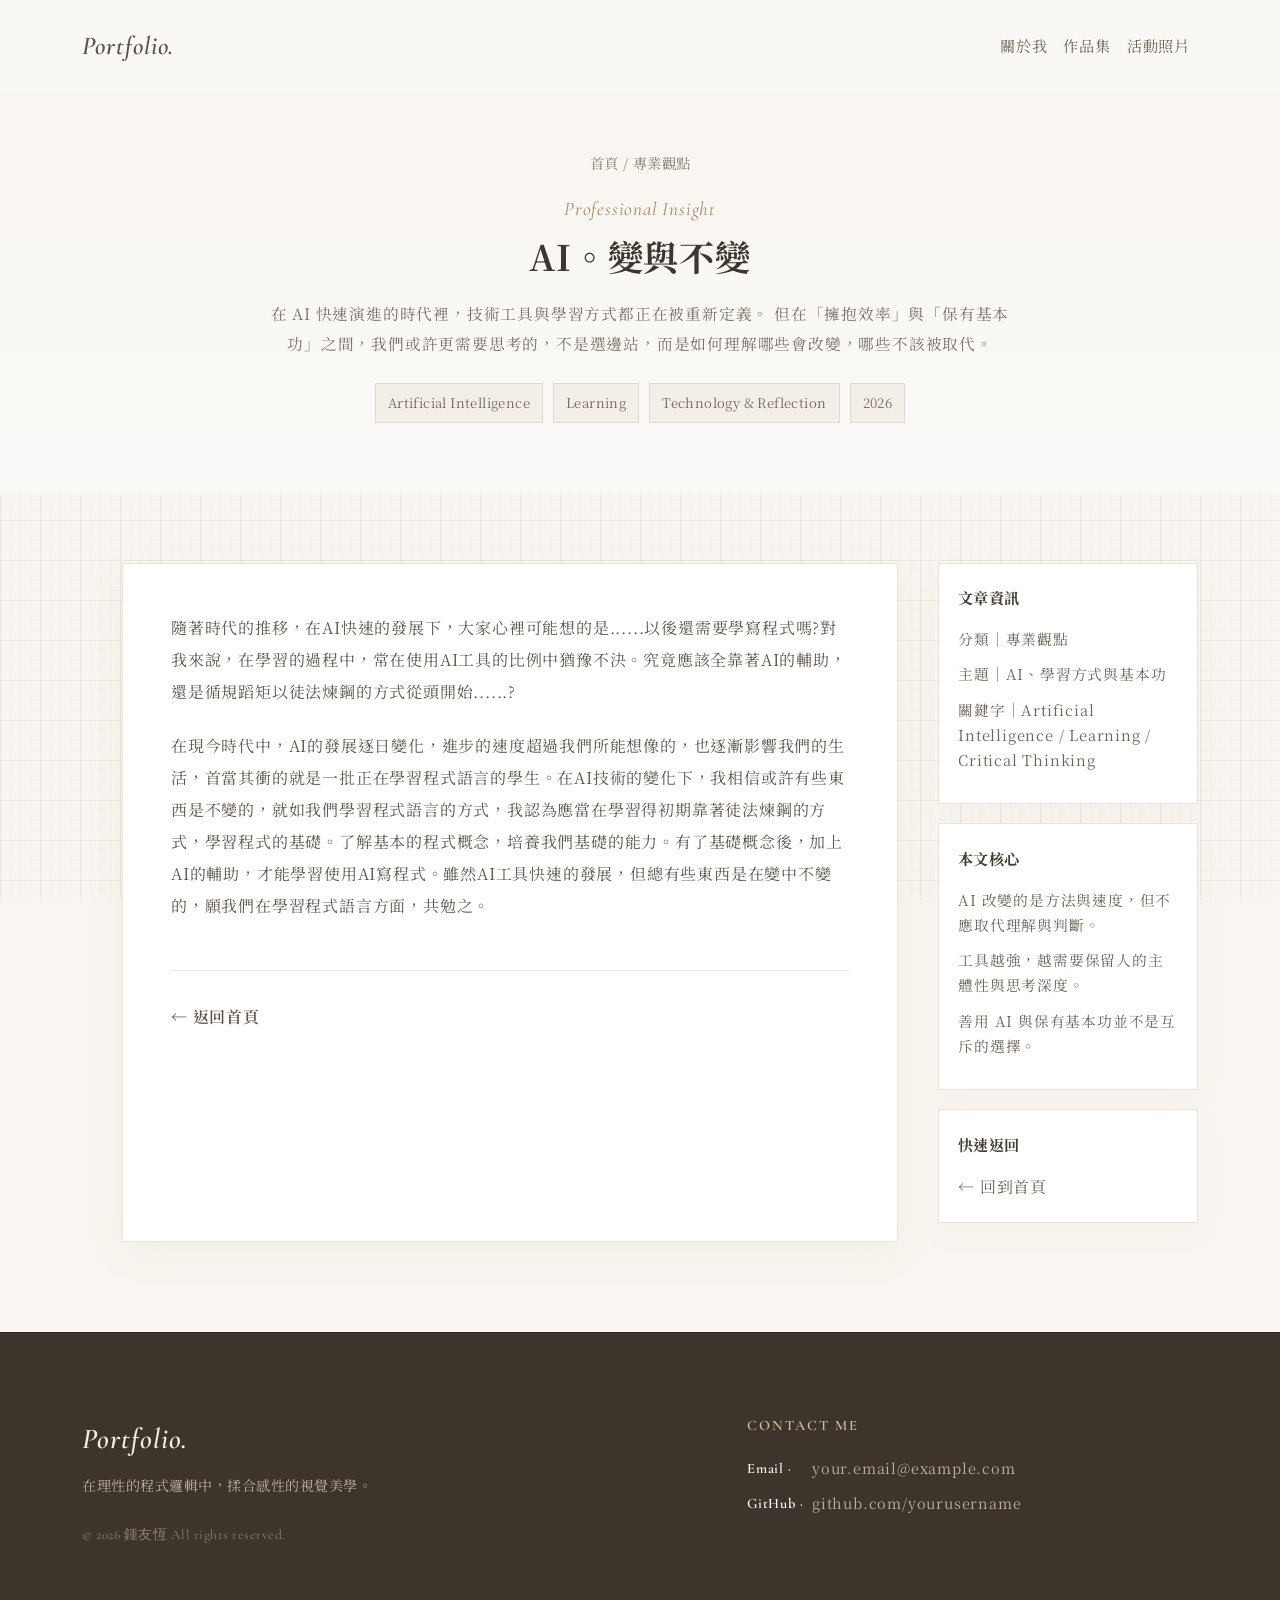
==== article-ai-change.html @ 8e0574a5 "Add files via upload" ====
<!DOCTYPE html>
<html lang="zh-Hant">

<head>
    <meta charset="UTF-8">
    <meta name="viewport" content="width=device-width, initial-scale=1.0">
    <title>AI。變與不變 | 專業觀點</title>

    <link
        href="https://fonts.googleapis.com/css2?family=Cormorant+Garamond:wght@400;600&family=Noto+Serif+TC:wght@400;600;700&display=swap"
        rel="stylesheet">
    <link href="https://cdn.jsdelivr.net/npm/bootstrap@5.3.3/dist/css/bootstrap.min.css" rel="stylesheet">
    <link rel="stylesheet" href="style.css">

    <style>
        body {
            background-color: #f9f6f1;
        }

        .article-hero {
            padding-top: 150px;
            padding-bottom: 70px;
            background: linear-gradient(to bottom, #f8f4ee 0%, #fbfaf8 100%);
        }

        .article-breadcrumb {
            font-size: 0.9rem;
            letter-spacing: 0.4px;
            color: #8a8175;
        }

        .article-breadcrumb a {
            color: #8a8175;
            text-decoration: none;
            transition: 0.3s ease;
        }

        .article-breadcrumb a:hover {
            color: #5f5549;
        }

        .article-page-title {
            font-family: 'Noto Serif TC', serif;
            font-size: 2.2rem;
            font-weight: 700;
            line-height: 1.5;
            color: #3d372f;
            margin-bottom: 1rem;
        }

        .article-subtitle {
            max-width: 760px;
            margin: 0 auto;
            color: #7b7267;
            line-height: 1.9;
            font-size: 0.98rem;
        }

        .article-meta {
            display: flex;
            justify-content: center;
            flex-wrap: wrap;
            gap: 10px;
            margin-top: 1.5rem;
        }

        .article-meta span {
            background: #f3eee7;
            border: 1px solid #e1d8cc;
            color: #756b5f;
            padding: 7px 12px;
            font-size: 0.82rem;
            letter-spacing: 0.4px;
        }

        .article-main {
            padding: 70px 0 90px;
        }

        .article-layout {
            display: grid;
            grid-template-columns: 1fr minmax(0, 780px) 260px;
            gap: 40px;
        }

        .article-content-card {
            grid-column: 2 / 3;
            background: #fff;
            border: 1px solid #ebe3d9;
            box-shadow: 0 12px 40px rgba(120, 100, 75, 0.06);
            padding: 3rem 3rem 3.2rem;
        }

        .article-content-card p {
            color: #5f584f;
            line-height: 2;
            font-size: 1rem;
            margin-bottom: 1.4rem;
        }

        .article-content-card h2 {
            font-family: 'Noto Serif TC', serif;
            font-size: 1.45rem;
            font-weight: 700;
            color: #3f392f;
            margin-top: 3rem;
            margin-bottom: 1rem;
            line-height: 1.5;
        }

        .article-content-card ul {
            padding-left: 1.3rem;
            margin-bottom: 1.5rem;
        }

        .article-content-card li {
            color: #5f584f;
            line-height: 1.95;
            margin-bottom: 0.55rem;
        }

        .article-quote {
            border-left: 3px solid #b49a77;
            background: #faf6f1;
            padding: 1.2rem 1.3rem;
            margin: 2rem 0;
            color: #645b50;
            line-height: 1.95;
        }

        .article-sidebar {
            grid-column: 3 / 4;
            align-self: start;
            position: sticky;
            top: 120px;
        }

        .article-side-box {
            background: #fff;
            border: 1px solid #ebe3d9;
            padding: 1.3rem 1.2rem;
            box-shadow: 0 10px 30px rgba(120, 100, 75, 0.04);
            margin-bottom: 1.2rem;
        }

        .article-side-title {
            font-size: 0.95rem;
            font-weight: 700;
            color: #443d34;
            margin-bottom: 0.9rem;
            letter-spacing: 0.3px;
        }

        .article-side-box ul {
            list-style: none;
            padding: 0;
            margin: 0;
        }

        .article-side-box li {
            margin-bottom: 0.65rem;
            color: #6d6459;
            line-height: 1.7;
            font-size: 0.92rem;
        }

        .article-back-link {
            display: inline-block;
            color: #6e6256;
            text-decoration: none;
            transition: 0.3s ease;
        }

        .article-back-link:hover {
            color: #3f392f;
            transform: translateX(-2px);
        }

        .article-bottom-nav {
            margin-top: 3rem;
            padding-top: 2rem;
            border-top: 1px solid #eee5da;
        }

        .article-bottom-nav a {
            color: #5b5145;
            text-decoration: none;
            font-weight: 600;
        }

        .article-bottom-nav a:hover {
            color: #2f2a24;
        }

        @media (max-width: 1200px) {
            .article-layout {
                grid-template-columns: 1fr minmax(0, 820px);
            }

            .article-sidebar {
                grid-column: 2 / 3;
                position: static;
                margin-top: 1.5rem;
            }
        }

        @media (max-width: 768px) {
            .article-hero {
                padding-top: 120px;
                padding-bottom: 55px;
            }

            .article-page-title {
                font-size: 1.65rem;
            }

            .article-content-card {
                padding: 2rem 1.25rem 2.2rem;
            }

            .article-layout {
                display: block;
            }

            .article-sidebar {
                margin-top: 1.5rem;
            }
        }
    </style>
</head>

<body>

    <!-- Navbar -->
    <nav class="navbar navbar-expand-lg fixed-top custom-navbar navbar-light">
        <div class="container">
            <a class="navbar-brand" href="index.html"><span class="brand-text">Portfolio.</span></a>
            <button class="navbar-toggler border-0" type="button" data-bs-toggle="collapse" data-bs-target="#navbarNav">
                <span class="navbar-toggler-icon"></span>
            </button>
            <div class="collapse navbar-collapse" id="navbarNav">
                <ul class="navbar-nav ms-auto">
                    <li class="nav-item"><a class="nav-link" href="index.html">關於我</a></li>
                    <li class="nav-item"><a class="nav-link" href="projects.html">作品集</a></li>
                    <li class="nav-item"><a class="nav-link" href="gallery.html">活動照片</a></li>
                </ul>
            </div>
        </div>
    </nav>

    <!-- Hero -->
    <section class="article-hero text-center">
        <div class="container">
            <div class="article-breadcrumb mb-3">
                <a href="index.html">首頁</a> / 專業觀點
            </div>

            <span class="section-subtitle-en">Professional Insight</span>
            <h1 class="article-page-title">AI。變與不變</h1>

            <p class="article-subtitle">
                在 AI 快速演進的時代裡，技術工具與學習方式都正在被重新定義。
                但在「擁抱效率」與「保有基本功」之間，我們或許更需要思考的，不是選邊站，而是如何理解哪些會改變，哪些不該被取代。
            </p>

            <div class="article-meta">
                <span>Artificial Intelligence</span>
                <span>Learning</span>
                <span>Technology & Reflection</span>
                <span>2026</span>
            </div>
        </div>
    </section>

    <!-- Main -->
    <main class="article-main">
        <div class="container">
            <div class="article-layout">

                <article class="article-content-card">

                    <p>
                        隨著時代的推移，在AI快速的發展下，大家心裡可能想的是......以後還需要學寫程式嗎?對我來說，在學習的過程中，常在使用AI工具的比例中猶豫不決。究竟應該全靠著AI的輔助，還是循規蹈矩以徒法煉鋼的方式從頭開始......?
                    </p>

                    <p>
                        在現今時代中，AI的發展逐日變化，進步的速度超過我們所能想像的，也逐漸影響我們的生活，首當其衝的就是一批正在學習程式語言的學生。在AI技術的變化下，我相信或許有些東西是不變的，就如我們學習程式語言的方式，我認為應當在學習得初期靠著徒法煉鋼的方式，學習程式的基礎。了解基本的程式概念，培養我們基礎的能力。有了基礎概念後，加上AI的輔助，才能學習使用AI寫程式。雖然AI工具快速的發展，但總有些東西是在變中不變的，願我們在學習程式語言方面，共勉之。
                    </p>

                    <div class="article-bottom-nav">
                        <a href="index.html">← 返回首頁</a>
                    </div>

                </article>

                <!-- 側欄 -->
                <aside class="article-sidebar">
                    <div class="article-side-box">
                        <div class="article-side-title">文章資訊</div>
                        <ul>
                            <li>分類｜專業觀點</li>
                            <li>主題｜AI、學習方式與基本功</li>
                            <li>關鍵字｜Artificial Intelligence / Learning / Critical Thinking</li>
                        </ul>
                    </div>

                    <div class="article-side-box">
                        <div class="article-side-title">本文核心</div>
                        <ul>
                            <li>AI 改變的是方法與速度，但不應取代理解與判斷。</li>
                            <li>工具越強，越需要保留人的主體性與思考深度。</li>
                            <li>善用 AI 與保有基本功並不是互斥的選擇。</li>
                        </ul>
                    </div>

                    <div class="article-side-box">
                        <div class="article-side-title">快速返回</div>
                        <a href="index.html" class="article-back-link">← 回到首頁</a>
                    </div>
                </aside>

            </div>
        </div>
    </main>

    <!-- Footer -->
    <footer class="footer-section py-5">
        <div class="container">
            <div class="row gy-4 align-items-start justify-content-between">
                <div class="col-lg-5 footer-brand-area text-center text-lg-start">
                    <span class="footer-brand-text">Portfolio.</span>
                    <p class="footer-tagline mt-2">在理性的程式邏輯中，揉合感性的視覺美學。</p>
                    <p class="footer-copyright mb-0 mt-4 d-none d-lg-block">© 2026 鍾友恆 All rights reserved.</p>
                </div>
                <div class="col-lg-5 footer-info-area">
                    <div class="footer-info-box">
                        <span class="footer-info-title text-center text-lg-start d-block mb-3">CONTACT ME</span>
                        <ul class="list-unstyled footer-contact-list">
                            <li class="d-flex align-items-center justify-content-center justify-content-lg-start mb-2">
                                <span class="contact-label">Email ‧</span>
                                <a href="mailto:your.email@example.com" class="contact-link">your.email@example.com</a>
                            </li>
                            <li class="d-flex align-items-center justify-content-center justify-content-lg-start mb-2">
                                <span class="contact-label">GitHub ‧</span>
                                <a href="https://github.com" target="_blank"
                                    class="contact-link">github.com/yourusername</a>
                            </li>
                        </ul>
                    </div>
                </div>
                <div class="col-12 text-center d-lg-none pt-3 border-top border-light-subtle">
                    <p class="footer-copyright mb-0">© 2026 鍾友恆 All rights reserved.</p>
                </div>
            </div>
        </div>
    </footer>

    <script src="https://cdn.jsdelivr.net/npm/bootstrap@5.3.3/dist/js/bootstrap.bundle.min.js"></script>
</body>

</html>
---- style.css ----
/* ==========================================================================
   1. 全域樣式與幾何微網格
   ========================================================================== */
* {
    margin: 0;
    padding: 0;
    box-sizing: border-box;
}

body {
    font-family: 'Noto Serif TC', "Microsoft JhengHei", serif;
    color: #4a4a4a;
    letter-spacing: 0.8px;
    line-height: 1.8;
    overflow-x: hidden;
    background-color: #faf8f5; 
    background-image: 
        linear-gradient(to right, rgba(139, 115, 85, 0.08) 1.5px, transparent 1.5px),
        linear-gradient(to bottom, rgba(139, 115, 85, 0.08) 1.5px, transparent 1.5px),
        linear-gradient(to right, rgba(139, 115, 85, 0.04) 1px, transparent 1px),
        linear-gradient(to bottom, rgba(139, 115, 85, 0.04) 1px, transparent 1px);
    background-size: 40px 40px, 40px 40px, 10px 10px, 10px 10px;
    background-attachment: fixed;
}

/* ==========================================================================
   2. 導覽列（Navbar）
   ========================================================================== */
.custom-navbar {
    background: rgba(250, 248, 245, 0.85);
    backdrop-filter: blur(12px);
    -webkit-backdrop-filter: blur(12px);
    border-bottom: 1px solid rgba(139, 115, 85, 0.08);
    padding: 18px 0;
    transition: all 0.4s ease;
}

.brand-text {
    font-family: 'Cormorant Garamond', serif;
    font-weight: 600;
    font-style: italic;
    color: #5c5246;
    font-size: 1.6rem;
    letter-spacing: 1px;
}

.custom-navbar .nav-link {
    font-family: 'Noto Serif TC', serif;
    color: #6e6557 !important;
    font-size: 0.95rem;
    font-weight: 400;
    position: relative;
    transition: all 0.3s ease;
}

.custom-navbar .nav-link:hover {
    color: #a38a68 !important;
}

.custom-navbar .nav-link::after {
    content: '';
    position: absolute;
    width: 0;
    height: 1px;
    bottom: -4px;
    left: 50%;
    background-color: #a38a68;
    transition: all 0.3s ease;
    transform: translateX(-50%);
}

.custom-navbar .nav-link:hover::after {
    width: 60%;
}

/* ==========================================================================
   3. Hero 區塊與個人照片
   ========================================================================== */
.hero {
    min-height: 100vh;
    display: flex;
    align-items: center;
    background: linear-gradient(135deg, rgba(242, 236, 228, 0.65) 0%, rgba(227, 218, 205, 0.65) 100%);
    padding-top: 110px;
    padding-bottom: 60px;
}

.hero-row {
    max-width: 1100px;
    margin: 0 auto;
}

.hero-text-area {
    text-align: left;
    padding-right: 2rem;
}

.hero-badge-top {
    font-family: 'Cormorant Garamond', serif;
    letter-spacing: 3px;
    font-size: 0.85rem;
    color: #a38a68;
    margin-bottom: 10px;
    font-weight: 600;
}

.hero-title {
    font-family: 'Noto Serif TC', serif;
    font-size: 3.2rem;
    font-weight: 700;
    color: #3d352c;
    margin-bottom: 12px;
}

.hero-subtitle {
    font-family: 'Cormorant Garamond', serif;
    font-style: italic;
    font-size: 1.4rem;
    color: #726555;
    font-weight: 400;
}

.hero-divider-left {
    width: 40px;
    height: 1px;
    background-color: #a38a68;
    margin: 24px 0;
}

.hero-desc {
    font-family: 'Noto Serif TC', serif;
    color: #4a4136;
    font-size: 1.1rem;
    font-weight: 600;
    margin-bottom: 10px;
}

.hero-intro-text {
    font-size: 0.95rem;
    color: #6e6355;
    max-width: 460px;
    line-height: 1.8;
}

.hero-image-area {
    display: flex;
    justify-content: center;
    align-items: center;
}

.profile-frame {
    position: relative;
    padding: 12px;
    background: #ffffff;
    box-shadow: 0 15px 40px rgba(54, 60, 74, 0.15); 
    border: 1px solid #e1d8cd;
    transition: transform 0.4s ease;
}

.profile-frame::before {
    content: '';
    position: absolute;
    top: -8px;
    left: -8px;
    right: -8px;
    bottom: -8px;
    border: 1px solid rgba(163, 138, 104, 0.3);
    pointer-events: none;
}

.profile-image {
    width: 100%;
    max-width: 320px;
    height: auto;
    aspect-ratio: 3 / 4;
    object-fit: cover;
    display: block;
    filter: contrast(102%) brightness(98%) sepia(5%);
    transition: all 0.4s ease;
}

.profile-frame:hover {
    transform: scale(1.02) rotate(1deg);
}

/* ==========================================================================
   4. 全域通用按鈕
   ========================================================================== */
.btn-custom-dark {
    background: #363c4a; 
    color: #ffffff;
    font-size: 0.95rem;
    font-weight: 400;
    border-radius: 2px;
    padding: 12px 32px;
    border: 1px solid #363c4a;
    letter-spacing: 1.5px;
    box-shadow: 0 4px 12px rgba(54, 60, 74, 0.1);
    transition: all 0.3s ease;
}

.btn-custom-dark:hover {
    background: #232832; 
    border-color: #232832;
    color: #ffffff;
    transform: translateY(-2px);
    box-shadow: 0 6px 18px rgba(54, 60, 74, 0.2);
}

.btn-custom-outline {
    background: transparent;
    color: #363c4a;
    font-size: 0.95rem;
    font-weight: 400;
    border-radius: 2px;
    padding: 12px 32px;
    border: 1px solid #363c4a;
    transition: all 0.3s ease;
}

.btn-custom-outline:hover {
    background: rgba(54, 60, 74, 0.05);
    color: #232832;
    transform: translateY(-1px);
}

/* ==========================================================================
   5. 大區塊通用組件
   ========================================================================== */
.section-padding {
    padding-top: 6rem !important;
    padding-bottom: 6rem !important;
}

.section-subtitle-en {
    font-family: 'Cormorant Garamond', serif;
    font-style: italic;
    font-size: 1.2rem;
    color: #a38a68;
    display: block;
    margin-bottom: 4px;
}

.section-title {
    font-family: 'Noto Serif TC', serif;
    font-weight: 600;
    color: #332d26;
    font-size: 1.8rem;
    letter-spacing: 2px;
}

.skill-container {
    display: flex;
    flex-wrap: wrap;
    justify-content: center;
    gap: 16px;
}

.skill-badge {
    font-family: 'Cormorant Garamond', serif;
    font-size: 1.1rem !important;
    font-weight: 400;
    letter-spacing: 0.5px;
    padding: 10px 24px !important;
    border-radius: 0px !important;
    background-color: #ffffff !important; 
    border: 1px solid #d1c7bd;
    box-shadow: 0 4px 10px rgba(139, 115, 85, 0.05);
    transition: all 0.3s ease;
}

.skill-badge:hover {
    transform: translateY(-3px);
}

.html-badge { color: #b86b5c !important; border-color: rgba(184,107,92, 0.4) !important; }
.css-badge { color: #5b849e !important; border-color: rgba(91,132,158, 0.4) !important; }
.js-badge { color: #a88d44 !important; border-color: rgba(168,141,68, 0.4) !important; }
.php-badge { color: #7c6a8c !important; border-color: rgba(124,106,140, 0.4) !important; }
.py-badge { color: #5a8c76 !important; border-color: rgba(90,140,118, 0.4) !important; }

.custom-card {
    border: 1px solid #e8e2da;
    border-radius: 0px;
    overflow: hidden;
    background: #ffffff;
    transition: all 0.4s ease;
    box-shadow: 0 4px 20px rgba(163, 138, 104, 0.03);
}

.card-img-wrapper {
    overflow: hidden;
    padding: 12px;
    background: #faf8f5;
}

.custom-card img {
    height: 220px;
    object-fit: cover;
    transition: opacity 0.4s ease;
}

.custom-card:hover {
    transform: translateY(-6px);
    border-color: #c4b9ac;
    box-shadow: 0 15px 35px rgba(110, 95, 80, 0.06);
}

.custom-card:hover img {
    opacity: 0.9;
}

.card-title {
    font-family: 'Noto Serif TC', serif;
    font-size: 1.15rem;
    color: #423b32;
    margin-bottom: 12px;
}

.card-text {
    font-size: 0.88rem;
    color: #7a7165 !important;
    line-height: 1.7;
}

/* ==========================================================================
   6. 履歷學歷時間軸與獲獎榮譽
   ========================================================================== */
.timeline-item {
    border-left: 2px solid #dcd3c7; 
    position: relative;
}

.timeline-item::before {
    content: '';
    position: absolute;
    background-color: #c88257; 
    width: 13px;
    height: 13px;
    border-radius: 50%;
    left: -7px;
    top: 5px;
    box-shadow: 0 0 0 4px rgba(200, 130, 87, 0.2);
}

.honor-list li {
    transition: all 0.3s ease;
    padding: 20px 15px;
    border-radius: 4px;
}

.honor-list li:hover {
    background-color: rgba(242, 236, 228, 0.5);
    padding-left: 20px;
}

.honor-list .badge {
    background-color: #363c4a; 
    color: #ffffff;
    padding: 8px 16px;
    font-size: 0.85rem;
    letter-spacing: 1px;
}

/* ==========================================================================
   7. 聯絡表單頁面
   ========================================================================== */
.contact-form-wrapper {
    background-color: #f2ece4; 
    border: 1px solid #e3dec9;
    border-radius: 4px;
    box-shadow: 0 10px 30px rgba(61, 53, 44, 0.05);
}

.contact-form-wrapper .btn-custom-dark {
    background: #2b241c; 
    border-color: #2b241c;
    letter-spacing: 2px;
}

.contact-form-wrapper .btn-custom-dark:hover {
    background: #524637;
    border-color: #524637;
    box-shadow: 0 5px 15px rgba(43, 36, 28, 0.2);
}

.form-control-custom {
    background-color: transparent !important;
    border: none;
    border-bottom: 1px solid #b8ac9e; 
    border-radius: 0;
    padding: 12px 4px;
    color: #2b241c; 
    transition: all 0.3s ease;
}

.form-control-custom:focus {
    outline: none;
    box-shadow: none;
    border-bottom-color: #2b241c; 
}

.article-box {
    border-left: 3px solid #a38a68; 
    padding-left: 20px;
    transition: border-color 0.3s ease;
}

.article-box:hover {
    border-left-color: #3d352c; 
}

.article-heading {
    color: #2b241c !important; 
    font-size: 1.2rem;
    transition: color 0.3s ease;
}

.article-box:hover .article-heading {
    color: #a38a68 !important; 
}

.article-link {
    color: #a38a68;
    text-decoration: none;
    font-weight: 600;
    transition: all 0.3s ease;
}

.article-link:hover {
    color: #2b241c;
    padding-left: 5px; 
}

.text-justify {
    text-align: justify;
    text-justify: inter-ideograph;
}

/* ==========================================================================
   8. 頁尾
   ========================================================================== */
.footer-section {
    background-color: #3d352c; 
    border-top: 1px solid #2e2821;
    padding-top: 5rem !important;
    padding-bottom: 4rem !important;
}

.footer-brand-text {
    font-family: 'Cormorant Garamond', serif;
    font-weight: 600;
    font-style: italic;
    color: #f2ece4; 
    font-size: 1.8rem;
    letter-spacing: 1px;
}

.footer-tagline {
    font-size: 0.88rem;
    color: #baaf9f; 
    letter-spacing: 0.5px;
}

.footer-copyright {
    font-family: 'Cormorant Garamond', serif;
    color: #8c8070;
    font-size: 0.85rem;
    letter-spacing: 0.5px;
}

.footer-info-title {
    font-family: 'Cormorant Garamond', serif;
    font-size: 0.9rem;
    letter-spacing: 2px;
    color: #d4bda2; 
    font-weight: 600;
}

.footer-contact-list {
    font-size: 0.9rem;
    color: #e3dacd;
}

.contact-label {
    font-family: 'Cormorant Garamond', serif;
    font-weight: 600;
    color: #ffffff; 
    min-width: 65px;
    display: inline-block;
}

.contact-text {
    color: #baaf9f;
}

.contact-link {
    color: #baaf9f;
    text-decoration: none;
    transition: all 0.3s ease;
    border-bottom: 1px dashed transparent;
}

.contact-link:hover {
    color: #d4bda2;
    border-bottom-color: #d4bda2;
}

/* ==========================================================================
   9. RWD 響應式斷點優化
   ========================================================================== */
@media (max-width: 992px) {
    .hero {
        padding-top: 120px;
        text-align: center;
    }
    .hero-text-area {
        text-align: center;
        padding-right: 0;
        margin-bottom: 50px;
    }
    .hero-divider-left {
        margin: 20px auto;
    }
    .hero-intro-text {
        margin: 0 auto;
    }
    .hero-btns {
        justify-content: center !important;
    }
    .hero-title {
        font-size: 2.6rem;
    }
}

@media (max-width: 991.98px) {
    .footer-section {
        padding-top: 4rem !important;
        padding-bottom: 3rem !important;
    }
    .footer-info-box {
        padding: 20px;
        background: rgba(255, 255, 255, 0.03); 
        border-radius: 4px;
    }
}

/* 強制提升按鈕的點擊優先權 */
.btn-custom-dark {
    position: relative;
    z-index: 100;
    pointer-events: auto !important;
}

/* 專業觀點區塊樣式 */
.section-title {
    font-family: 'Cormorant Garamond', serif;
    font-weight: 600;
    color: #4a4a4a;
}

.article-link {
    color: #8b7355; /* 請改為你網站的主色調 */
    text-decoration: none;
    border-bottom: 1px solid #8b7355;
    transition: 0.3s;
}

.article-link:hover {
    color: #4a4a4a;
    border-bottom-color: #4a4a4a;
}

/* ==========================================================================
   10. Portfolio 共用卡片系統（Projects + Gallery 統一）
   ========================================================================== */

/* 統一作品 / 活動卡片 */
.portfolio-card {
    border: 1px solid #e8e2da;
    border-radius: 0;
    overflow: hidden;
    background: #ffffff;
    transition: all 0.4s ease;
    box-shadow: 0 4px 20px rgba(163, 138, 104, 0.03);
    height: 100%;
}

.portfolio-card:hover {
    transform: translateY(-6px);
    border-color: #c4b9ac;
    box-shadow: 0 15px 35px rgba(110, 95, 80, 0.08);
}

/* 統一圖片容器 */
.portfolio-media {
    padding: 12px;
    background: #faf8f5;
    overflow: hidden;
}

.portfolio-media.fixed-220 {
    height: 220px;
}

.portfolio-media.fixed-240 {
    height: 240px;
}

.portfolio-media img {
    width: 100%;
    height: 100%;
    object-fit: cover;
    display: block;
    transition: transform 0.45s ease, opacity 0.35s ease;
}

.portfolio-card:hover .portfolio-media img {
    transform: scale(1.04);
    opacity: 0.92;
}

/* 卡片內容 */
.portfolio-body {
    padding: 1.5rem 0.35rem 0.5rem 0.35rem;
    display: flex;
    flex-direction: column;
    height: 100%;
}

.portfolio-title {
    font-family: 'Noto Serif TC', serif;
    font-size: 1.15rem;
    font-weight: 700;
    color: #423b32;
    line-height: 1.5;
    margin-bottom: 0.9rem;
}

.portfolio-text {
    font-size: 0.9rem;
    color: #7a7165;
    line-height: 1.85;
}

.portfolio-tags {
    display: flex;
    flex-wrap: wrap;
    gap: 8px;
    margin-bottom: 0.9rem;
}

.portfolio-tags .badge {
    background: #f7f3ee !important;
    color: #6b6257 !important;
    border: 1px solid #ddd3c8 !important;
    border-radius: 0 !important;
    font-size: 0.78rem;
    font-weight: 500;
    padding: 6px 10px;
    letter-spacing: 0.4px;
}

/* 活動頁 meta 資訊列 */
.portfolio-meta {
    display: flex;
    flex-wrap: wrap;
    gap: 10px;
    margin-top: 1rem;
    margin-bottom: 1.2rem;
}

.portfolio-meta span {
    font-size: 0.78rem;
    color: #7c7367;
    background: #f8f5f1;
    border: 1px solid #e7dfd5;
    padding: 6px 10px;
    line-height: 1.4;
}

/* 卡片底部按鈕區 */
.portfolio-actions {
    margin-top: auto;
    padding-top: 1rem;
    display: flex;
    gap: 10px;
    flex-wrap: wrap;
}

/* ==========================================================================
   11. 統一按鈕系統
   ========================================================================== */

.btn-portfolio-main {
    background: #363c4a;
    color: #ffffff;
    border: 1px solid #363c4a;
    border-radius: 2px;
    padding: 10px 18px;
    font-size: 0.9rem;
    letter-spacing: 0.8px;
    transition: all 0.3s ease;
    box-shadow: 0 4px 12px rgba(54, 60, 74, 0.08);
}

.btn-portfolio-main:hover {
    background: #232832;
    border-color: #232832;
    color: #ffffff;
    transform: translateY(-2px);
    box-shadow: 0 6px 16px rgba(54, 60, 74, 0.15);
}

.btn-portfolio-outline {
    background: transparent;
    color: #4a4136;
    border: 1px solid #cfc4b7;
    border-radius: 2px;
    padding: 10px 18px;
    font-size: 0.9rem;
    letter-spacing: 0.8px;
    transition: all 0.3s ease;
}

.btn-portfolio-outline:hover {
    background: #f5f1eb;
    color: #2f2a24;
    border-color: #b9ab9a;
    transform: translateY(-2px);
}

/* 讓按鈕填滿可共用 */
.btn-flex-fill {
    flex: 1 1 0;
    text-align: center;
}

/* ==========================================================================
   12. Gallery Modal 微調
   ========================================================================== */
.modal-gallery-img {
    width: 100%;
    max-height: 50vh;
    object-fit: contain;
    background: #1d1d1d;
}

.modal-text-area {
    max-height: 25vh;
    overflow-y: auto;
    padding: 1.25rem 1.25rem 1.5rem;
    color: #f4efe8;
    line-height: 1.9;
    font-size: 0.95rem;
}

/* ==========================================================================
   13. 小型輔助樣式
   ========================================================================== */
.section-intro-text {
    max-width: 720px;
    margin: 0 auto;
    color: #7a7165;
    line-height: 1.9;
    letter-spacing: 0.4px;
}

.soft-divider {
    width: 46px;
    height: 1px;
    background-color: #a38a68;
    margin: 18px auto 0;
}
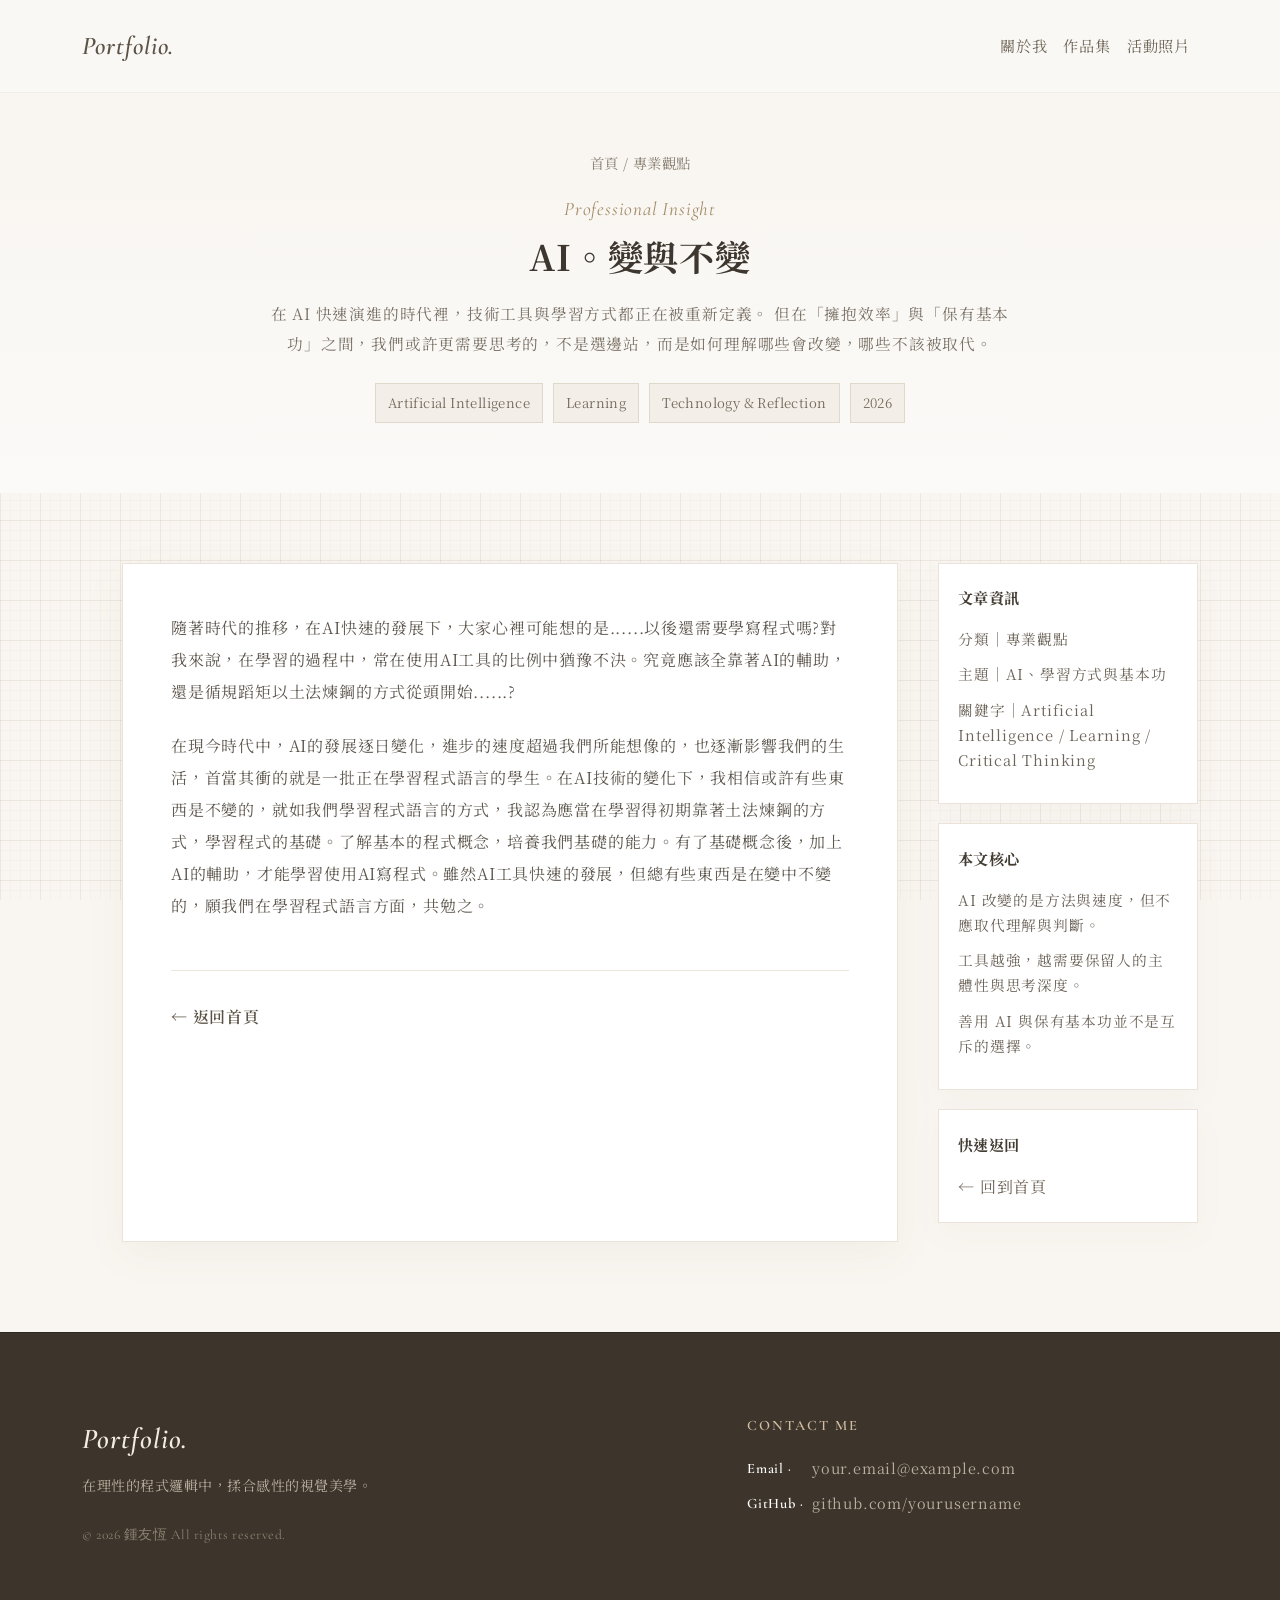
==== commit 373c0173: "Add files via upload" ====
--- a/article-ai-change.html
+++ b/article-ai-change.html
@@ -235,7 +235,8 @@
     <nav class="navbar navbar-expand-lg fixed-top custom-navbar navbar-light">
         <div class="container">
             <a class="navbar-brand" href="index.html"><span class="brand-text">Portfolio.</span></a>
-            <button class="navbar-toggler border-0" type="button" data-bs-toggle="collapse" data-bs-target="#navbarNav">
+            <button class="navbar-toggler border-0" type="button" data-bs-toggle="collapse" data-bs-target="#navbarNav"
+                aria-controls="navbarNav" aria-expanded="false" aria-label="Toggle navigation">
                 <span class="navbar-toggler-icon"></span>
             </button>
             <div class="collapse navbar-collapse" id="navbarNav">
@@ -280,11 +281,11 @@
                 <article class="article-content-card">
 
                     <p>
-                        隨著時代的推移，在AI快速的發展下，大家心裡可能想的是......以後還需要學寫程式嗎?對我來說，在學習的過程中，常在使用AI工具的比例中猶豫不決。究竟應該全靠著AI的輔助，還是循規蹈矩以徒法煉鋼的方式從頭開始......?
+                        隨著時代的推移，在AI快速的發展下，大家心裡可能想的是......以後還需要學寫程式嗎?對我來說，在學習的過程中，常在使用AI工具的比例中猶豫不決。究竟應該全靠著AI的輔助，還是循規蹈矩以土法煉鋼的方式從頭開始......?
                     </p>
 
                     <p>
-                        在現今時代中，AI的發展逐日變化，進步的速度超過我們所能想像的，也逐漸影響我們的生活，首當其衝的就是一批正在學習程式語言的學生。在AI技術的變化下，我相信或許有些東西是不變的，就如我們學習程式語言的方式，我認為應當在學習得初期靠著徒法煉鋼的方式，學習程式的基礎。了解基本的程式概念，培養我們基礎的能力。有了基礎概念後，加上AI的輔助，才能學習使用AI寫程式。雖然AI工具快速的發展，但總有些東西是在變中不變的，願我們在學習程式語言方面，共勉之。
+                        在現今時代中，AI的發展逐日變化，進步的速度超過我們所能想像的，也逐漸影響我們的生活，首當其衝的就是一批正在學習程式語言的學生。在AI技術的變化下，我相信或許有些東西是不變的，就如我們學習程式語言的方式，我認為應當在學習得初期靠著土法煉鋼的方式，學習程式的基礎。了解基本的程式概念，培養我們基礎的能力。有了基礎概念後，加上AI的輔助，才能學習使用AI寫程式。雖然AI工具快速的發展，但總有些東西是在變中不變的，願我們在學習程式語言方面，共勉之。
                     </p>
 
                     <div class="article-bottom-nav">
--- a/style.css
+++ b/style.css
@@ -771,4 +771,29 @@
     height: 1px;
     background-color: #a38a68;
     margin: 18px auto 0;
+}
+
+/* ===== 手機版 Navbar 展開修正 ===== */
+@media (max-width: 991.98px) {
+    .custom-navbar {
+        padding: 12px 0;
+    }
+
+    .custom-navbar .navbar-collapse {
+        background: rgba(250, 248, 245, 0.98);
+        margin-top: 12px;
+        padding: 14px 18px;
+        border: 1px solid rgba(139, 115, 85, 0.12);
+        box-shadow: 0 12px 30px rgba(61, 53, 44, 0.08);
+        border-radius: 4px;
+    }
+
+    .custom-navbar .navbar-nav {
+        gap: 6px;
+    }
+
+    .custom-navbar .nav-link {
+        display: block;
+        padding: 10px 0;
+    }
 }
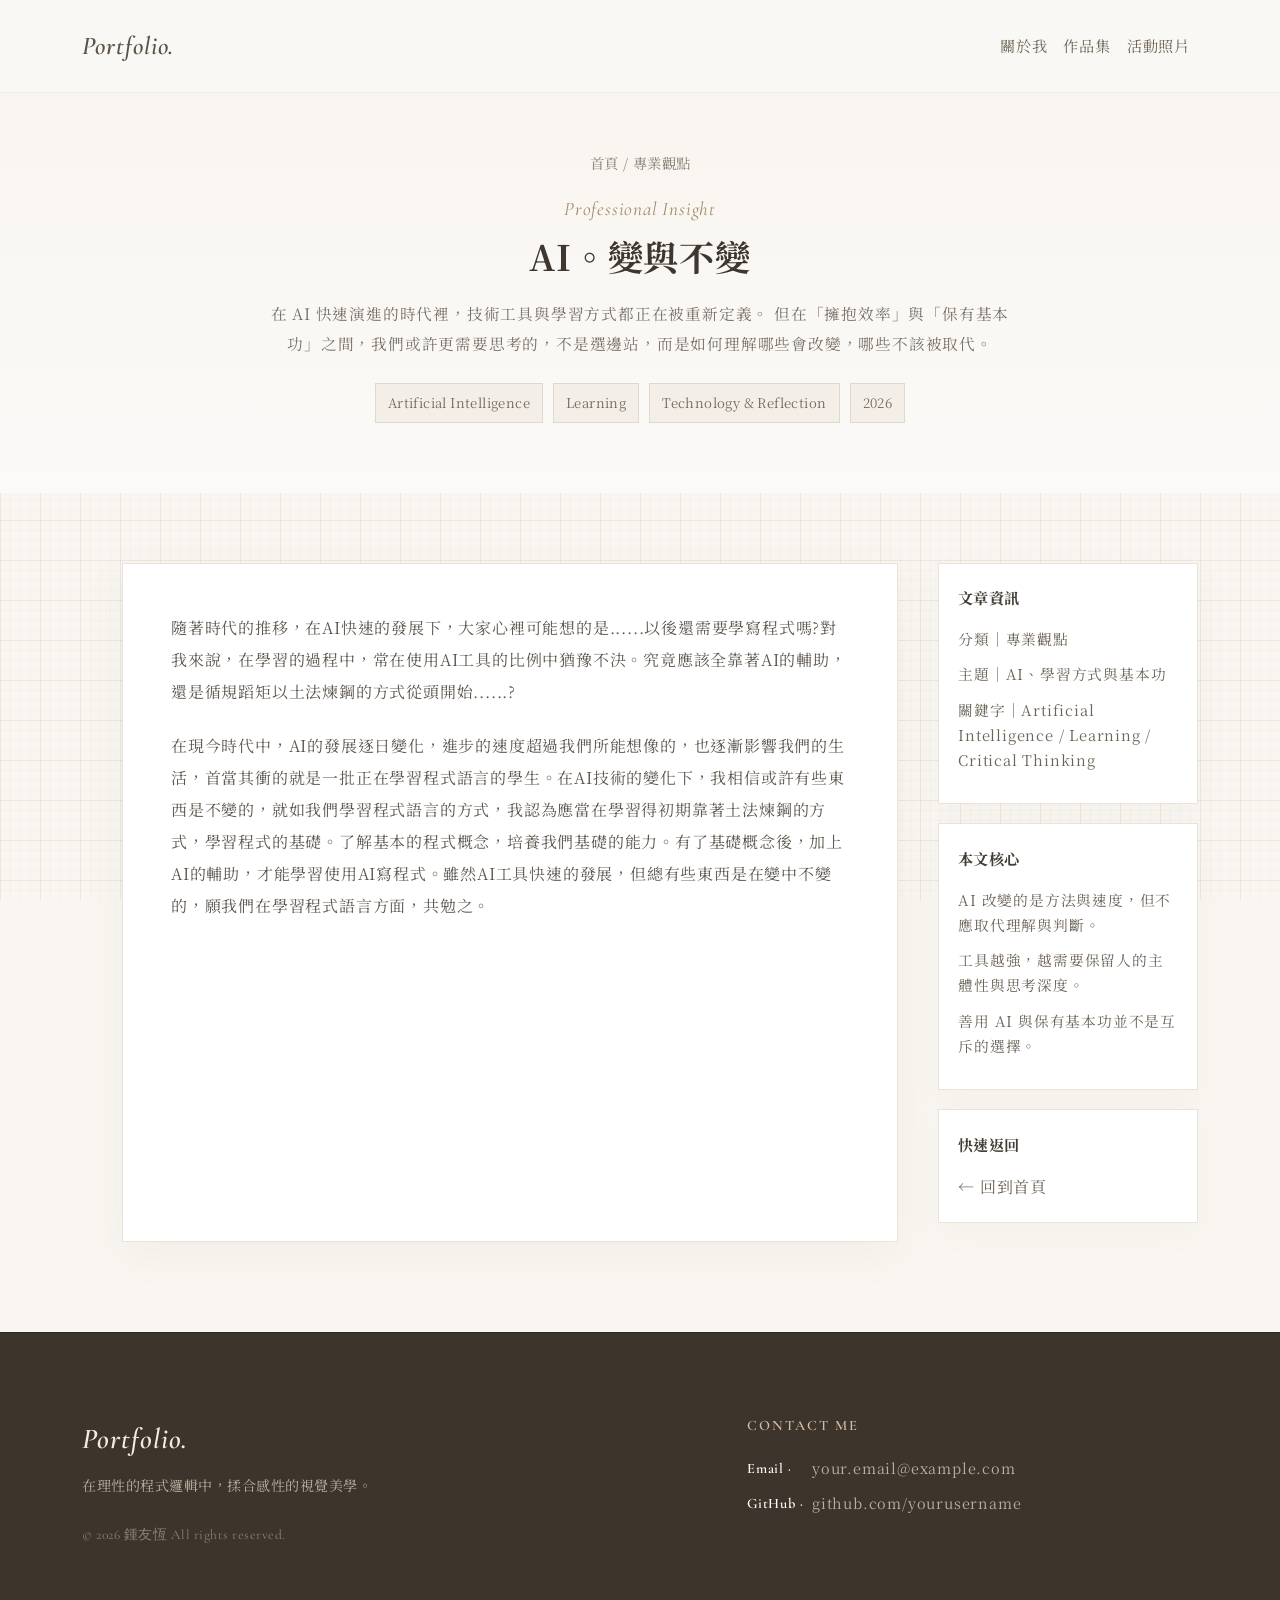
==== commit 2d80a29b: "Add files via upload" ====
--- a/article-ai-change.html
+++ b/article-ai-change.html
@@ -287,10 +287,6 @@
                     <p>
                         在現今時代中，AI的發展逐日變化，進步的速度超過我們所能想像的，也逐漸影響我們的生活，首當其衝的就是一批正在學習程式語言的學生。在AI技術的變化下，我相信或許有些東西是不變的，就如我們學習程式語言的方式，我認為應當在學習得初期靠著土法煉鋼的方式，學習程式的基礎。了解基本的程式概念，培養我們基礎的能力。有了基礎概念後，加上AI的輔助，才能學習使用AI寫程式。雖然AI工具快速的發展，但總有些東西是在變中不變的，願我們在學習程式語言方面，共勉之。
                     </p>
-
-                    <div class="article-bottom-nav">
-                        <a href="index.html">← 返回首頁</a>
-                    </div>
 
                 </article>
 
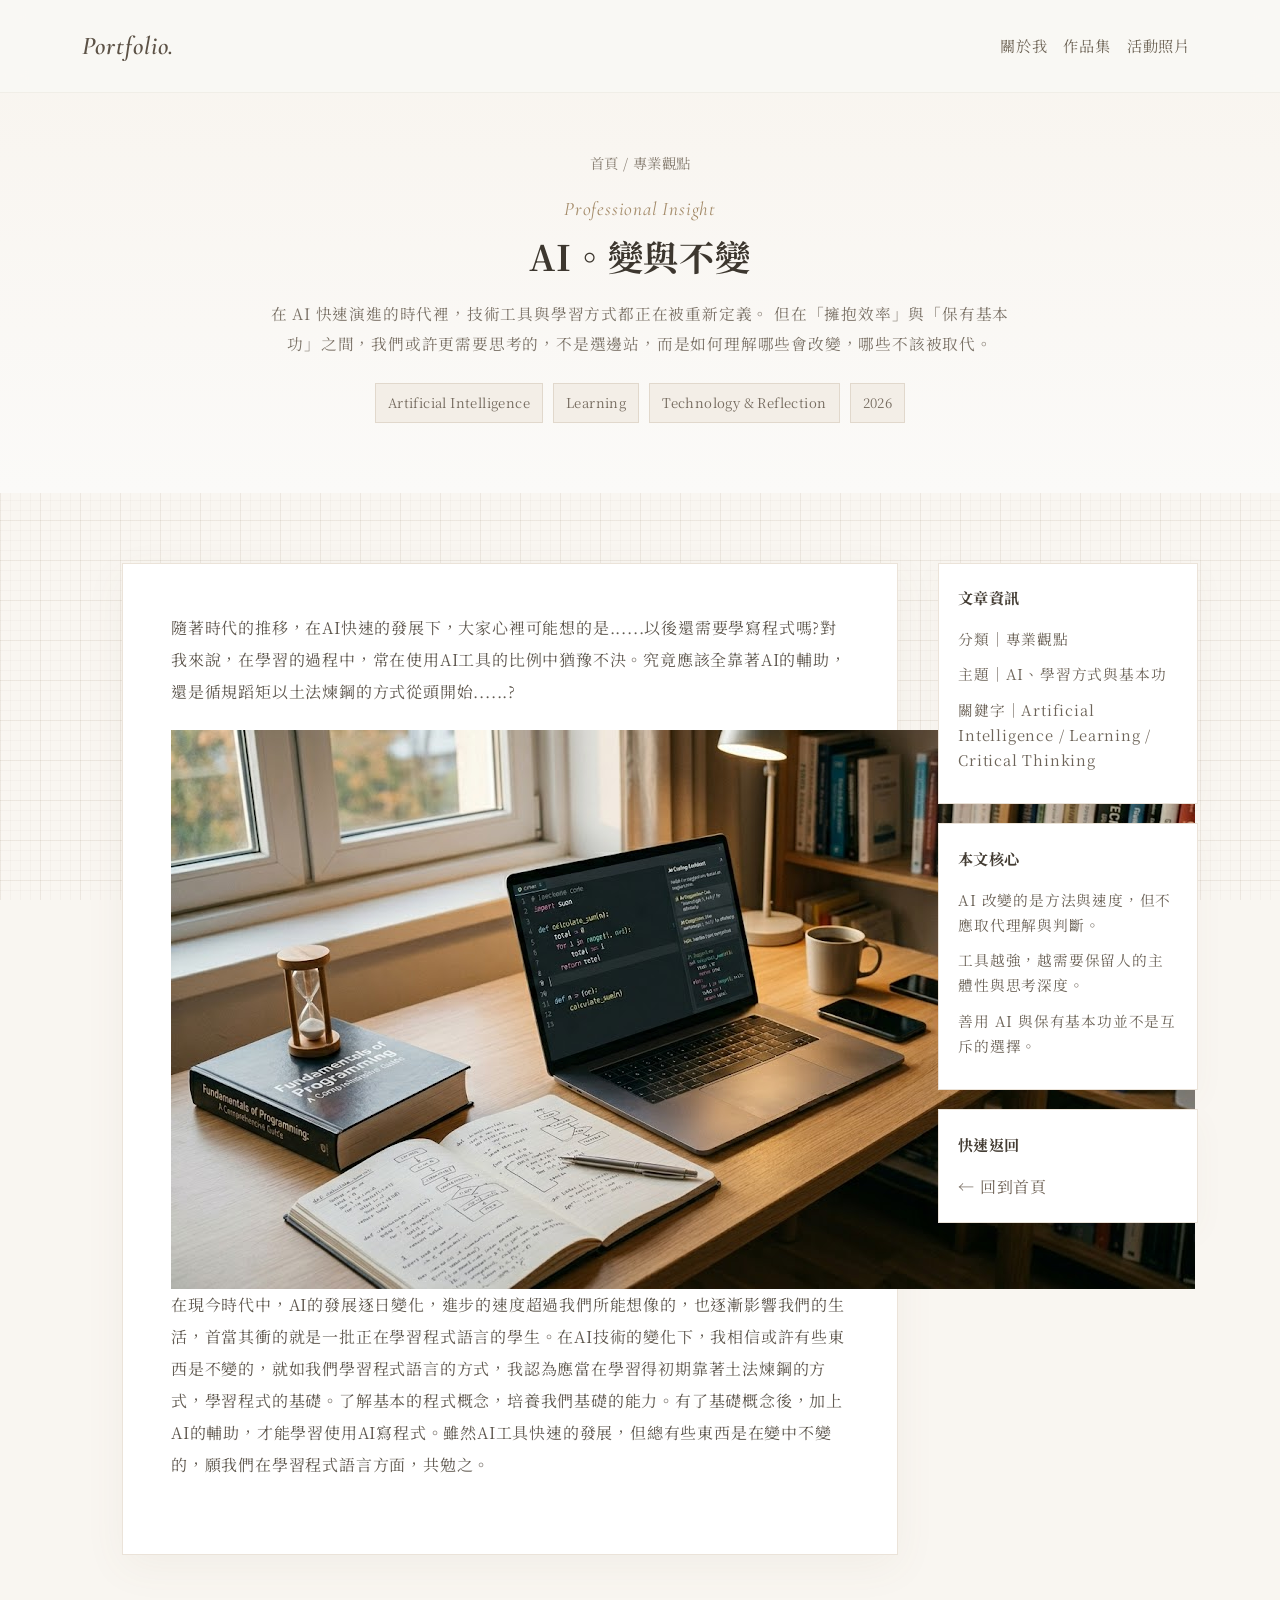
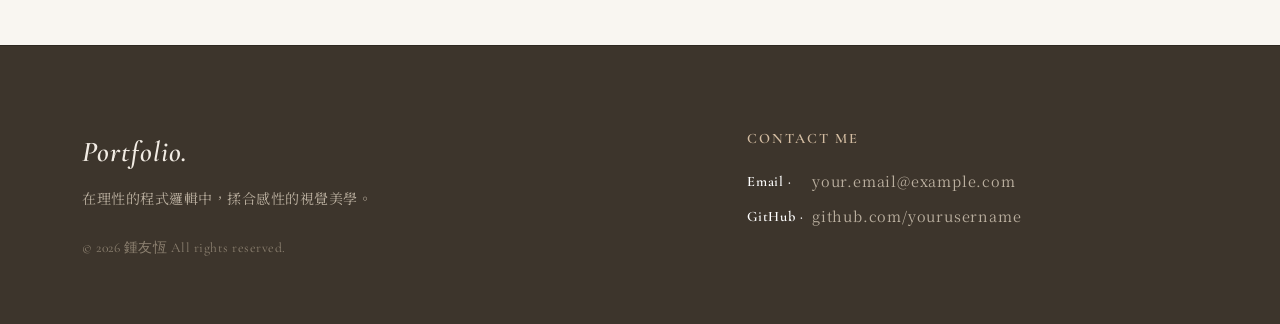
==== commit cec93167: "Add files via upload" ====
--- a/article-ai-change.html
+++ b/article-ai-change.html
@@ -280,9 +280,13 @@
 
                 <article class="article-content-card">
 
-                    <p>
-                        隨著時代的推移，在AI快速的發展下，大家心裡可能想的是......以後還需要學寫程式嗎?對我來說，在學習的過程中，常在使用AI工具的比例中猶豫不決。究竟應該全靠著AI的輔助，還是循規蹈矩以土法煉鋼的方式從頭開始......?
-                    </p>
+                    <div class="article-intro-with-image">
+                        <p>
+                            隨著時代的推移，在AI快速的發展下，大家心裡可能想的是......以後還需要學寫程式嗎?對我來說，在學習的過程中，常在使用AI工具的比例中猶豫不決。究竟應該全靠著AI的輔助，還是循規蹈矩以土法煉鋼的方式從頭開始......?
+                        </p>
+
+                        <img src="images/1bfbb535-1989-4712-92f1-5ece254cc80e.jpg" alt="AI 與程式學習" class="article-inline-image">
+                    </div>
 
                     <p>
                         在現今時代中，AI的發展逐日變化，進步的速度超過我們所能想像的，也逐漸影響我們的生活，首當其衝的就是一批正在學習程式語言的學生。在AI技術的變化下，我相信或許有些東西是不變的，就如我們學習程式語言的方式，我認為應當在學習得初期靠著土法煉鋼的方式，學習程式的基礎。了解基本的程式概念，培養我們基礎的能力。有了基礎概念後，加上AI的輔助，才能學習使用AI寫程式。雖然AI工具快速的發展，但總有些東西是在變中不變的，願我們在學習程式語言方面，共勉之。
